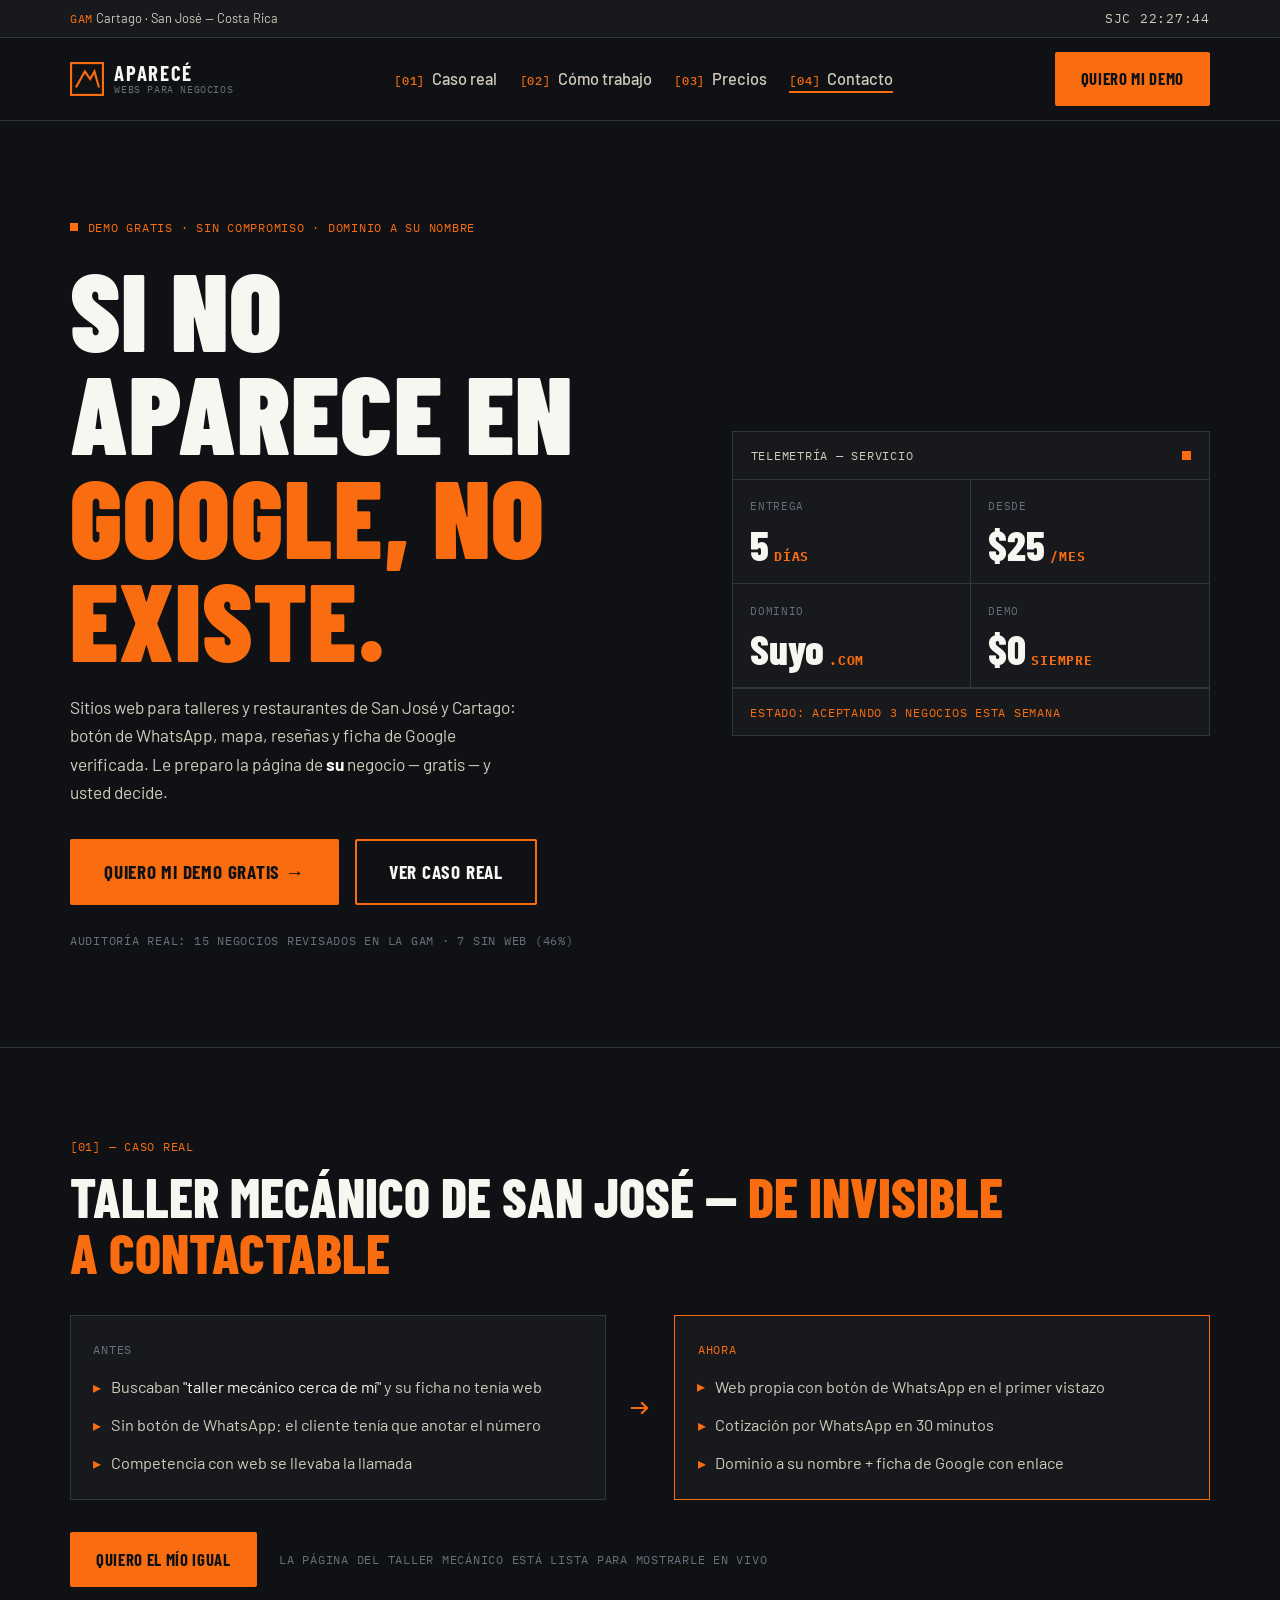
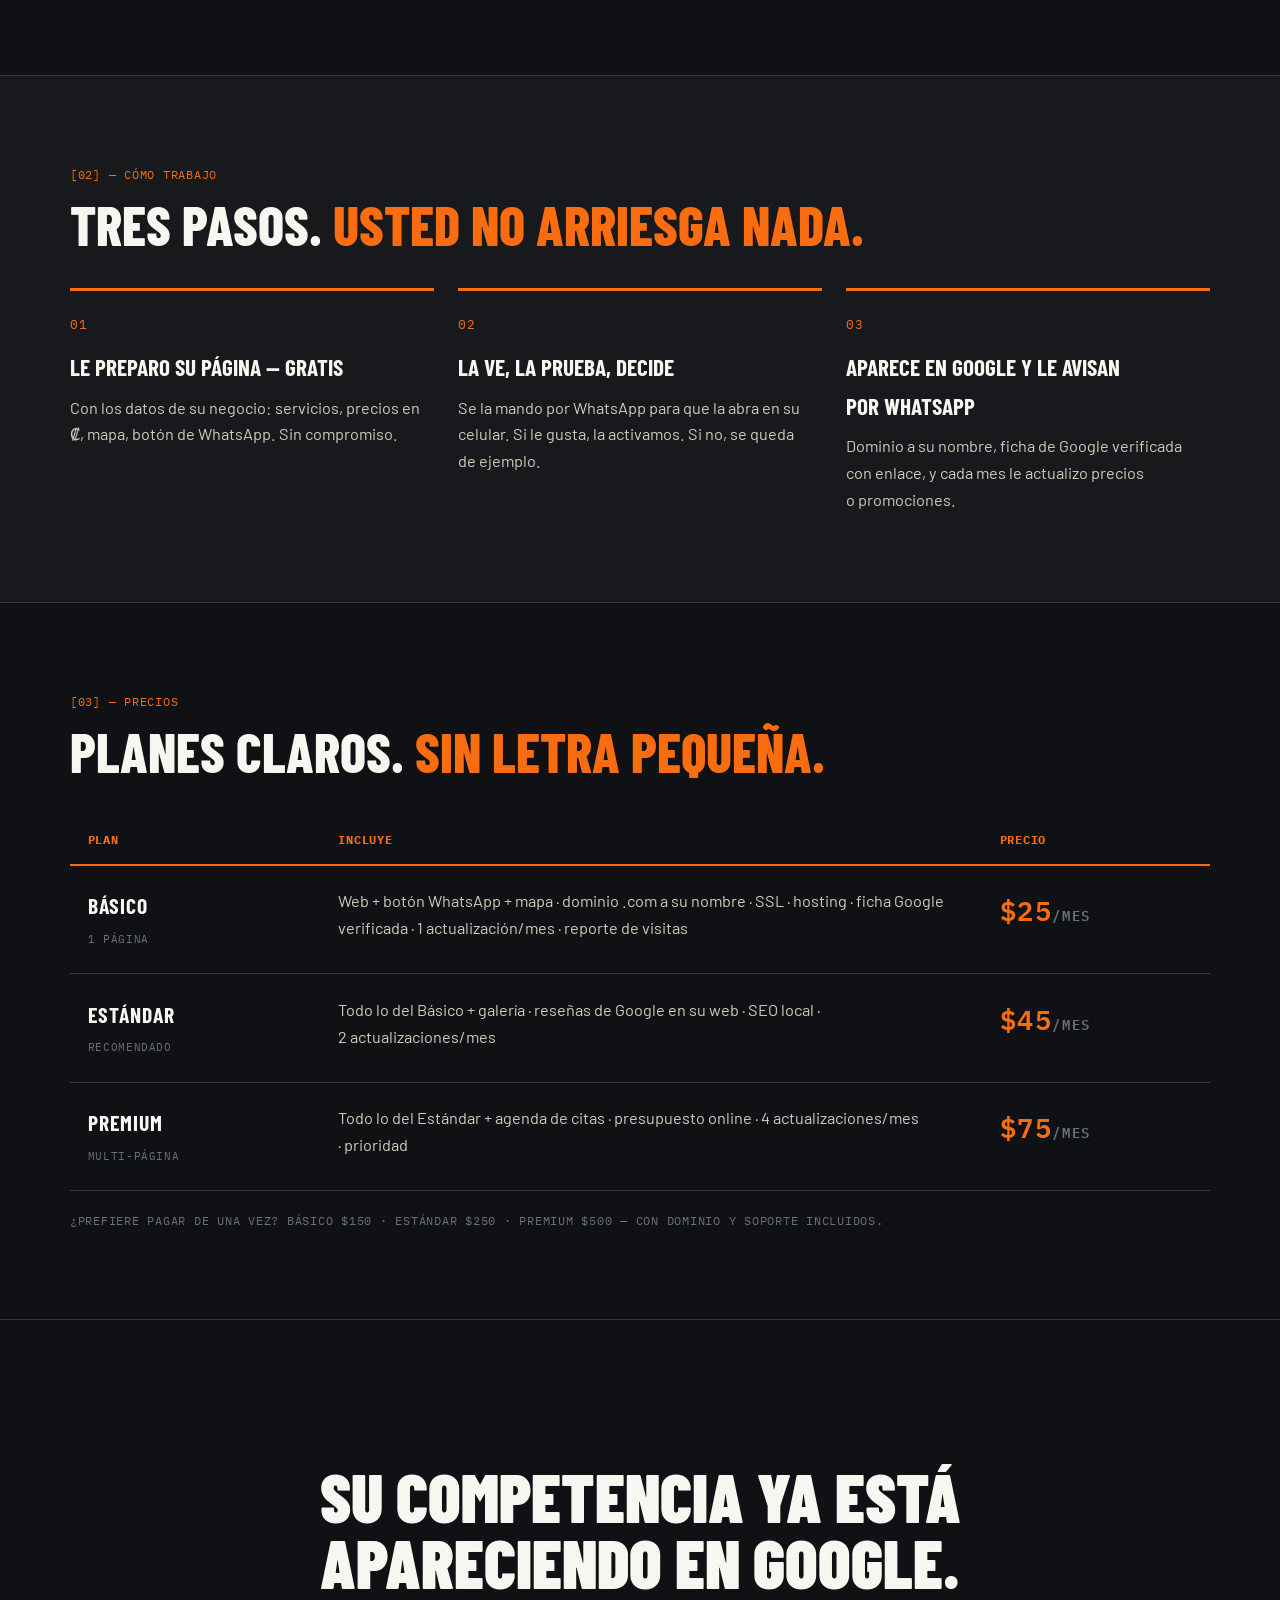
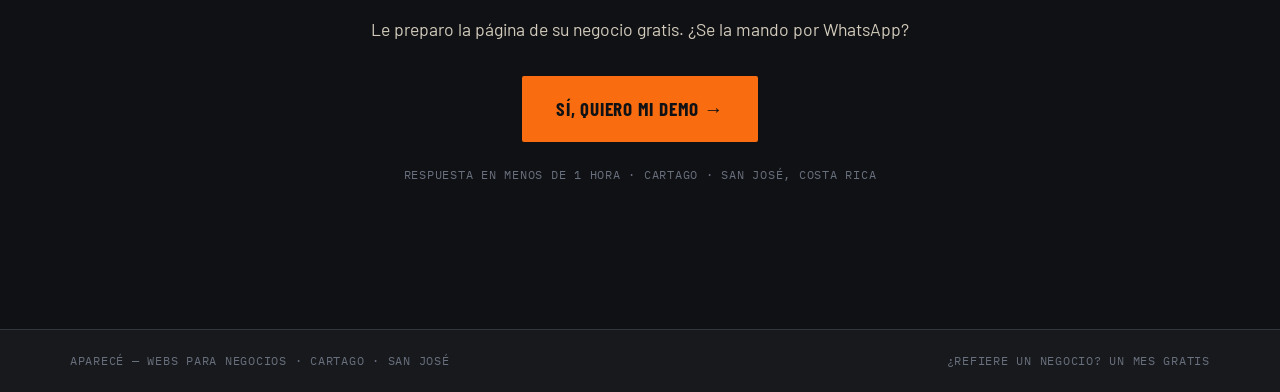
==== index.html @ b2daa6d0 "Portafolio Aparecé v1" ====
<!DOCTYPE html>
<html lang="es">
<head>
<meta charset="UTF-8">
<meta name="viewport" content="width=device-width, initial-scale=1.0">
<title>Aparecé — Webs para talleres y restaurantes · Cartago · San José, CR</title>
<meta name="description" content="Sitios web para talleres y restaurantes de San José y Cartago: botón de WhatsApp, mapa y dominio a su nombre desde $25/mes. Demo gratis sin compromiso.">
<meta name="theme-color" content="#0e1116">
<link rel="icon" href="data:image/svg+xml,%3Csvg xmlns='http://www.w3.org/2000/svg' viewBox='0 0 32 32'%3E%3Crect width='32' height='32' fill='%23e85d04'/%3E%3Ctext x='16' y='22' font-family='monospace' font-size='13' font-weight='bold' fill='%230e1116' text-anchor='middle'%3E%3E_%3C/text%3E%3C/svg%3E">
<link rel="preconnect" href="https://fonts.googleapis.com">
<link rel="preconnect" href="https://fonts.gstatic.com" crossorigin>
<link href="https://fonts.googleapis.com/css2?family=Barlow+Condensed:wght@600;700;800;900&family=Barlow:wght@400;500;600&family=IBM+Plex+Mono:wght@400;500;600&display=swap" rel="stylesheet">
<link rel="stylesheet" href="styles.css">
</head>
<body>

<!-- Topbar -->
<div class="topbar">
  <div class="wrap topbar__inner">
    <span class="topbar__item"><span class="mono">GAM</span> Cartago · San José — Costa Rica</span>
    <span class="topbar__item topbar__item--right mono" id="clock">HORA LOCAL —:—</span>
  </div>
</div>

<!-- Nav -->
<nav class="nav" id="nav">
  <div class="wrap nav__inner">
    <a class="nav__logo" href="#inicio" aria-label="Aparecé — inicio">
      <svg class="nav__logo-mark" viewBox="0 0 32 32" aria-hidden="true"><rect x="1" y="1" width="30" height="30" fill="none" stroke="currentColor" stroke-width="2"/><path d="M6 23 L14 9 L19 16 L23 9 L27 23" fill="none" stroke="currentColor" stroke-width="2" stroke-linecap="square"/></svg>
      <span class="nav__logo-text"><b>APARECÉ</b><em class="mono">webs para negocios</em></span>
    </a>
    <ul class="nav__links">
      <li><a href="#caso"><span class="mono">[01]</span> Caso real</a></li>
      <li><a href="#como"><span class="mono">[02]</span> Cómo trabajo</a></li>
      <li><a href="#precios"><span class="mono">[03]</span> Precios</a></li>
      <li><a href="#contacto"><span class="mono">[04]</span> Contacto</a></li>
    </ul>
    <a class="btn btn--solid" href="https://wa.me/50672169369?text=Hola%2C%20vi%20su%20portafolio%20y%20quiero%20una%20demo%20gratis" target="_blank" rel="noopener">Quiero mi demo</a>
  </div>
</nav>

<!-- HERO -->
<header class="hero" id="inicio">
  <div class="wrap hero__grid">
    <div class="hero__main">
      <p class="hero__eyebrow mono"><span class="dot"></span> DEMO GRATIS · SIN COMPROMISO · DOMINIO A SU NOMBRE</p>
      <h1 class="hero__title">
        <span class="line">Si no aparece en</span>
        <span class="line line--accent">Google, no existe.</span>
      </h1>
      <p class="hero__sub">Sitios web para talleres y restaurantes de San José y Cartago: botón de WhatsApp, mapa, reseñas y ficha de Google verificada. Le preparo la página de <strong>su</strong> negocio — gratis — y usted decide.</p>
      <div class="hero__actions">
        <a class="btn btn--solid btn--lg" href="https://wa.me/50672169369?text=Hola%2C%20vi%20su%20portafolio%20y%20quiero%20una%20demo%20gratis" target="_blank" rel="noopener">Quiero mi demo gratis →</a>
        <a class="btn btn--ghost btn--lg" href="#caso">Ver caso real</a>
      </div>
      <p class="hero__note mono">Auditoría real: 15 negocios revisados en la GAM · 7 sin web (46%)</p>
    </div>

    <!-- Panel telemetry -->
    <aside class="panel" aria-label="Datos del servicio">
      <div class="panel__head">
        <span class="mono">TELEMETRÍA — SERVICIO</span>
        <span class="panel__led"></span>
      </div>
      <dl class="panel__rows">
        <div class="panel__row">
          <dt class="mono">ENTREGA</dt>
          <dd class="panel__val">5<span class="panel__unit mono">días</span></dd>
        </div>
        <div class="panel__row">
          <dt class="mono">DESDE</dt>
          <dd class="panel__val">$25<span class="panel__unit mono">/mes</span></dd>
        </div>
        <div class="panel__row">
          <dt class="mono">DOMINIO</dt>
          <dd class="panel__val">Suyo<span class="panel__unit mono">.com</span></dd>
        </div>
        <div class="panel__row">
          <dt class="mono">DEMO</dt>
          <dd class="panel__val">$0<span class="panel__unit mono">siempre</span></dd>
        </div>
      </dl>
      <p class="panel__foot mono">ESTADO: ACEPTANDO 3 NEGOCIOS ESTA SEMANA</p>
    </aside>
  </div>
</header>

<!-- CASO REAL -->
<section class="section" id="caso">
  <div class="wrap">
    <p class="section__eyebrow mono">[01] — CASO REAL</p>
    <h2 class="section__title">Taller mecánico de San José — <em>de invisible a contactable</em></h2>

    <div class="beforeafter">
      <div class="ba__col ba__col--before">
        <p class="ba__tag mono">ANTES</p>
        <ul class="ba__list">
          <li>Buscaban <em>"taller mecánico cerca de mí"</em> y su ficha no tenía web</li>
          <li>Sin botón de WhatsApp: el cliente tenía que anotar el número</li>
          <li>Competencia con web se llevaba la llamada</li>
        </ul>
      </div>
      <div class="ba__arrow mono" aria-hidden="true">→</div>
      <div class="ba__col ba__col--after">
        <p class="ba__tag mono ba__tag--accent">AHORA</p>
        <ul class="ba__list">
          <li>Web propia con botón de WhatsApp en el primer vistazo</li>
          <li>Cotización por WhatsApp en 30 minutos</li>
          <li>Dominio a su nombre + ficha de Google con enlace</li>
        </ul>
      </div>
    </div>

    <div class="caso__actions">
      <a class="btn btn--solid" href="https://wa.me/50672169369?text=Hola%2C%20vi%20el%20caso%20real%20de%20su%20portafolio%2C%20quiero%20el%20mio" target="_blank" rel="noopener">Quiero el mío igual</a>
      <span class="caso__note mono">La página del taller mecánico está lista para mostrarle en vivo</span>
    </div>
  </div>
</section>

<!-- CÓMO TRABAJO -->
<section class="section section--dark" id="como">
  <div class="wrap">
    <p class="section__eyebrow mono">[02] — CÓMO TRABAJO</p>
    <h2 class="section__title">Tres pasos. <em>Usted no arriesga nada.</em></h2>

    <ol class="steps">
      <li class="step">
        <span class="step__num mono">01</span>
        <h3>Le preparo su página — gratis</h3>
        <p>Con los datos de su negocio: servicios, precios en ₡, mapa, botón de WhatsApp. Sin compromiso.</p>
      </li>
      <li class="step">
        <span class="step__num mono">02</span>
        <h3>La ve, la prueba, decide</h3>
        <p>Se la mando por WhatsApp para que la abra en su celular. Si le gusta, la activamos. Si no, se queda de ejemplo.</p>
      </li>
      <li class="step">
        <span class="step__num mono">03</span>
        <h3>Aparece en Google y le avisan por WhatsApp</h3>
        <p>Dominio a su nombre, ficha de Google verificada con enlace, y cada mes le actualizo precios o promociones.</p>
      </li>
    </ol>
  </div>
</section>

<!-- PRECIOS -->
<section class="section" id="precios">
  <div class="wrap">
    <p class="section__eyebrow mono">[03] — PRECIOS</p>
    <h2 class="section__title">Planes claros. <em>Sin letra pequeña.</em></h2>

    <table class="pricing">
      <thead>
        <tr>
          <th class="mono">PLAN</th>
          <th class="mono">INCLUYE</th>
          <th class="mono">PRECIO</th>
        </tr>
      </thead>
      <tbody>
        <tr>
          <td><b>BÁSICO</b><em class="mono">1 página</em></td>
          <td>Web + botón WhatsApp + mapa · dominio .com a su nombre · SSL · hosting · ficha Google verificada · 1 actualización/mes · reporte de visitas</td>
          <td class="price mono">$25<span>/mes</span></td>
        </tr>
        <tr>
          <td><b>ESTÁNDAR</b><em class="mono">recomendado</em></td>
          <td>Todo lo del Básico + galería · reseñas de Google en su web · SEO local · 2 actualizaciones/mes</td>
          <td class="price mono">$45<span>/mes</span></td>
        </tr>
        <tr>
          <td><b>PREMIUM</b><em class="mono">multi-página</em></td>
          <td>Todo lo del Estándar + agenda de citas · presupuesto online · 4 actualizaciones/mes · prioridad</td>
          <td class="price mono">$75<span>/mes</span></td>
        </tr>
      </tbody>
    </table>
    <p class="pricing__note mono">¿Prefiere pagar de una vez? Básico $150 · Estándar $250 · Premium $500 — con dominio y soporte incluidos.</p>
  </div>
</section>

<!-- CONTACTO -->
<section class="section section--cta" id="contacto">
  <div class="wrap cta__inner">
    <h2 class="cta__title">Su competencia ya está<br>apareciendo en Google.</h2>
    <p class="cta__sub">Le preparo la página de su negocio gratis. ¿Se la mando por WhatsApp?</p>
    <a class="btn btn--solid btn--lg" href="https://wa.me/50672169369?text=Hola%2C%20vi%20su%20portafolio%20y%20quiero%20mi%20demo%20gratis" target="_blank" rel="noopener">Sí, quiero mi demo →</a>
    <p class="cta__note mono">Respuesta en menos de 1 hora · Cartago · San José, Costa Rica</p>
  </div>
</section>

<footer class="footer">
  <div class="wrap footer__inner">
    <span class="mono">APARECÉ — WEBS PARA NEGOCIOS · CARTAGO · SAN JOSÉ</span>
    <span class="mono">¿REFIERE UN NEGOCIO? UN MES GRATIS</span>
  </div>
</footer>

<script src="script.js"></script>
</body>
</html>
---- styles.css ----
/* ============================================================
   APARECÉ — Portafolio de servicios web
   Sistema de diseño: SPEC SHEET / PIT WALL (variante oscura)
   Inversión de la demo (base carbón, texto papel) = sitio distinto
   Tokens: Barlow Condensed + Barlow + IBM Plex Mono
   Paleta: carbón + papel cálido + naranja racing (fuera de banda AI)
   Reglas: 0 sombras, 0 gradientes, 0 emojis, bordes duros
   ============================================================ */

:root {
  --ink:      hsl(220 12% 7%);
  --ink-2:    hsl(220 11% 10%);
  --ink-3:    hsl(220 10% 14%);
  --paper:    hsl(40 33% 96%);
  --paper-2:  hsl(40 30% 90%);
  --orange:   hsl(24 95% 52%);
  --orange-d: hsl(24 95% 42%);
  --steel:    hsl(40 20% 78%);
  --steel-d:  hsl(220 9% 45%);
  --hairline: hsl(40 18% 88%);
  --hairline-d: hsl(220 10% 22%);

  --disp: 'Barlow Condensed', 'Arial Narrow', sans-serif;
  --body: 'Barlow', 'Helvetica Neue', sans-serif;
  --mono: 'IBM Plex Mono', 'Courier New', monospace;

  --t-hero: clamp(3.2rem, 9vw, 6.8rem);
  --t-h2:   clamp(2rem, 4.5vw, 3.4rem);
  --t-h3:   1.3rem;
  --t-body: 1.02rem;
  --t-sm:   .86rem;
  --t-mono: .78rem;

  --r-btn: 2px;
  --r-box: 0px;
  --ease-out: cubic-bezier(0.22, 1, 0.36, 1);
}

* { margin: 0; padding: 0; box-sizing: border-box; }
html { scroll-behavior: smooth; }
body {
  font-family: var(--body);
  font-size: var(--t-body);
  line-height: 1.65;
  color: var(--paper);
  background: var(--ink);
  text-wrap: pretty;
  -webkit-font-smoothing: antialiased;
}

::selection { background: var(--orange); color: var(--ink); }
:focus-visible { outline: 2px solid var(--orange); outline-offset: 3px; }
a { color: inherit; }
img, svg { max-width: 100%; }

.wrap { width: min(1140px, 92%); margin: 0 auto; }
.mono { font-family: var(--mono); font-size: var(--t-mono); letter-spacing: .06em; text-transform: uppercase; }

/* ---------- Botones ---------- */
.btn {
  display: inline-flex; align-items: center; gap: .5rem;
  font-family: var(--disp); font-weight: 700; font-size: 1.05rem;
  letter-spacing: .04em; text-transform: uppercase; text-decoration: none;
  padding: .72rem 1.5rem; border: 2px solid var(--orange);
  border-radius: var(--r-btn); transition: background .18s var(--ease-out), color .18s var(--ease-out);
}
.btn--solid { background: var(--orange); color: var(--ink); }
.btn--solid:hover { background: var(--orange-d); }
.btn--ghost { background: transparent; color: var(--paper); }
.btn--ghost:hover { background: var(--orange); color: var(--ink); }
.btn--lg { font-size: 1.2rem; padding: .95rem 2rem; }

/* ---------- Topbar ---------- */
.topbar { border-bottom: 1px solid var(--hairline-d); background: var(--ink-2); }
.topbar__inner { display: flex; justify-content: space-between; align-items: center; padding: .5rem 0; }
.topbar__item { color: var(--steel); font-size: .8rem; }
.topbar__item .mono { color: var(--orange); }

/* ---------- Nav ---------- */
.nav { position: sticky; top: 0; z-index: 50; background: var(--ink); border-bottom: 1px solid var(--hairline-d); }
.nav.scrolled { background: var(--ink-2); }
.nav__inner { display: flex; justify-content: space-between; align-items: center; padding: .85rem 0; gap: 1rem; flex-wrap: wrap; }
.nav__logo { display: inline-flex; align-items: center; gap: .65rem; text-decoration: none; }
.nav__logo-mark { width: 34px; height: 34px; color: var(--orange); }
.nav__logo-text { display: flex; flex-direction: column; line-height: 1.1; }
.nav__logo-text b { font-family: var(--disp); font-size: 1.3rem; letter-spacing: .08em; }
.nav__logo-text em { color: var(--steel-d); font-style: normal; font-size: .62rem; }
.nav__links { display: flex; gap: 1.4rem; list-style: none; }
.nav__links a { text-decoration: none; font-weight: 500; border-bottom: 2px solid transparent; padding-bottom: .2rem; color: var(--steel); }
.nav__links a:hover { color: var(--paper); }
.nav__links .mono { color: var(--orange); margin-right: .25rem; }

/* ---------- Hero ---------- */
.hero { padding: clamp(3.5rem, 8vw, 6rem) 0; border-bottom: 1px solid var(--hairline-d); }
.hero__grid { display: grid; grid-template-columns: 5fr 4fr; gap: clamp(2rem, 5vw, 4rem); align-items: center; }
.hero__eyebrow { color: var(--orange); margin-bottom: 1.2rem; display: flex; align-items: center; gap: .6rem; }
.dot { width: 8px; height: 8px; background: var(--orange); display: inline-block; }
.hero__title { font-family: var(--disp); font-weight: 900; font-size: var(--t-hero); line-height: .95; text-transform: uppercase; letter-spacing: .01em; }
.hero__title .line { display: block; }
.hero__title .line--accent { color: var(--orange); }
.hero__sub { margin-top: 1.4rem; max-width: 46ch; color: var(--steel); font-size: 1.08rem; }
.hero__sub strong { color: var(--paper); }
.hero__actions { margin-top: 2rem; display: flex; gap: 1rem; flex-wrap: wrap; }
.hero__note { margin-top: 1.6rem; color: var(--steel-d); }

/* Panel telemetry */
.panel { border: 1px solid var(--hairline-d); background: var(--ink-2); }
.panel__head { display: flex; justify-content: space-between; align-items: center; padding: .8rem 1.1rem; border-bottom: 1px solid var(--hairline-d); color: var(--steel); }
.panel__led { width: 9px; height: 9px; background: var(--orange); animation: blink 1.6s infinite; }
@keyframes blink { 0%, 100% { opacity: 1; } 50% { opacity: .25; } }
.panel__rows { display: grid; grid-template-columns: 1fr 1fr; }
.panel__row { padding: 1.1rem; border-right: 1px solid var(--hairline-d); border-bottom: 1px solid var(--hairline-d); }
.panel__row:nth-child(2n) { border-right: none; }
.panel__row dt { color: var(--steel-d); font-size: .7rem; margin-bottom: .5rem; }
.panel__val { font-family: var(--disp); font-weight: 800; font-size: 2.6rem; line-height: 1; color: var(--paper); }
.panel__val .panel__unit { font-size: .8rem; color: var(--orange); margin-left: .3rem; }
.panel__foot { padding: .8rem 1.1rem; color: var(--orange); border-top: 1px solid var(--hairline-d); }

/* ---------- Secciones ---------- */
.section { padding: clamp(3rem, 7vw, 5.5rem) 0; border-bottom: 1px solid var(--hairline-d); }
.section--dark { background: var(--ink-2); }
.section__eyebrow { color: var(--orange); margin-bottom: .8rem; }
.section__title { font-family: var(--disp); font-weight: 800; font-size: var(--t-h2); text-transform: uppercase; line-height: 1.02; margin-bottom: 2.2rem; }
.section__title em { color: var(--orange); font-style: normal; }

/* Antes / después */
.beforeafter { display: grid; grid-template-columns: 1fr auto 1fr; gap: 1.5rem; align-items: center; }
.ba__col { border: 1px solid var(--hairline-d); padding: 1.4rem; background: var(--ink-2); }
.ba__col--after { border-color: var(--orange); }
.ba__tag { color: var(--steel-d); margin-bottom: .9rem; }
.ba__tag--accent { color: var(--orange); }
.ba__list { list-style: none; display: grid; gap: .7rem; }
.ba__list li { color: var(--steel); padding-left: 1.1rem; position: relative; }
.ba__list li::before { content: "▸"; position: absolute; left: 0; color: var(--orange); }
.ba__list li em { color: var(--paper); font-style: normal; }
.ba__arrow { font-size: 2rem; color: var(--orange); }
.caso__actions { margin-top: 2rem; display: flex; align-items: center; gap: 1.4rem; flex-wrap: wrap; }
.caso__note { color: var(--steel-d); }

/* Pasos */
.steps { list-style: none; display: grid; grid-template-columns: repeat(3, 1fr); gap: 1.5rem; counter-reset: step; }
.step { border-top: 3px solid var(--orange); padding-top: 1.2rem; }
.step__num { color: var(--orange); font-size: .8rem; }
.step h3 { font-family: var(--disp); font-size: 1.45rem; font-weight: 700; text-transform: uppercase; margin: .7rem 0 .5rem; }
.step p { color: var(--steel); }

/* Precios */
.pricing { width: 100%; border-collapse: collapse; }
.pricing th { text-align: left; color: var(--orange); padding: .9rem 1.1rem; border-bottom: 2px solid var(--orange); }
.pricing td { padding: 1.4rem 1.1rem; border-bottom: 1px solid var(--hairline-d); vertical-align: top; }
.pricing td:first-child { width: 22%; }
.pricing td b { font-family: var(--disp); font-size: 1.35rem; letter-spacing: .05em; text-transform: uppercase; display: block; }
.pricing td em { color: var(--steel-d); font-style: normal; font-size: .68rem; }
.pricing td:nth-child(2) { color: var(--steel); width: 58%; }
.price { font-size: 1.7rem; color: var(--orange); font-weight: 600; white-space: nowrap; }
.price span { font-size: .85rem; color: var(--steel-d); }
.pricing tr:hover td { background: var(--ink-2); }
.pricing__note { color: var(--steel-d); margin-top: 1.2rem; }

/* CTA */
.section--cta { border-bottom: none; }
.cta__inner { text-align: center; padding: clamp(2rem, 5vw, 3.5rem) 0; }
.cta__title { font-family: var(--disp); font-weight: 900; font-size: clamp(2.4rem, 6vw, 4.2rem); text-transform: uppercase; line-height: .98; }
.cta__sub { color: var(--steel); margin: 1.2rem 0 2rem; font-size: 1.1rem; }
.cta__note { color: var(--steel-d); margin-top: 1.4rem; }

/* Footer */
.footer { border-top: 1px solid var(--hairline-d); background: var(--ink-2); }
.footer__inner { display: flex; justify-content: space-between; padding: 1.3rem 0; color: var(--steel-d); flex-wrap: wrap; gap: .6rem; }

/* ---------- Responsive ---------- */
@media (max-width: 900px) {
  .hero__grid { grid-template-columns: 1fr; }
  .beforeafter { grid-template-columns: 1fr; }
  .ba__arrow { transform: rotate(90deg); justify-self: center; }
  .steps { grid-template-columns: 1fr; }
  .pricing td:first-child { width: 30%; }
  .nav__links { display: none; }
}

/* ---------- Motion ---------- */
@media (prefers-reduced-motion: no-preference) {
  .panel { animation: rise .7s var(--ease-out) both; }
  @keyframes rise { from { opacity: 0; transform: translateY(14px); } to { opacity: 1; transform: none; } }
  .ba__col--after { animation: rise .7s .15s var(--ease-out) both; }
}
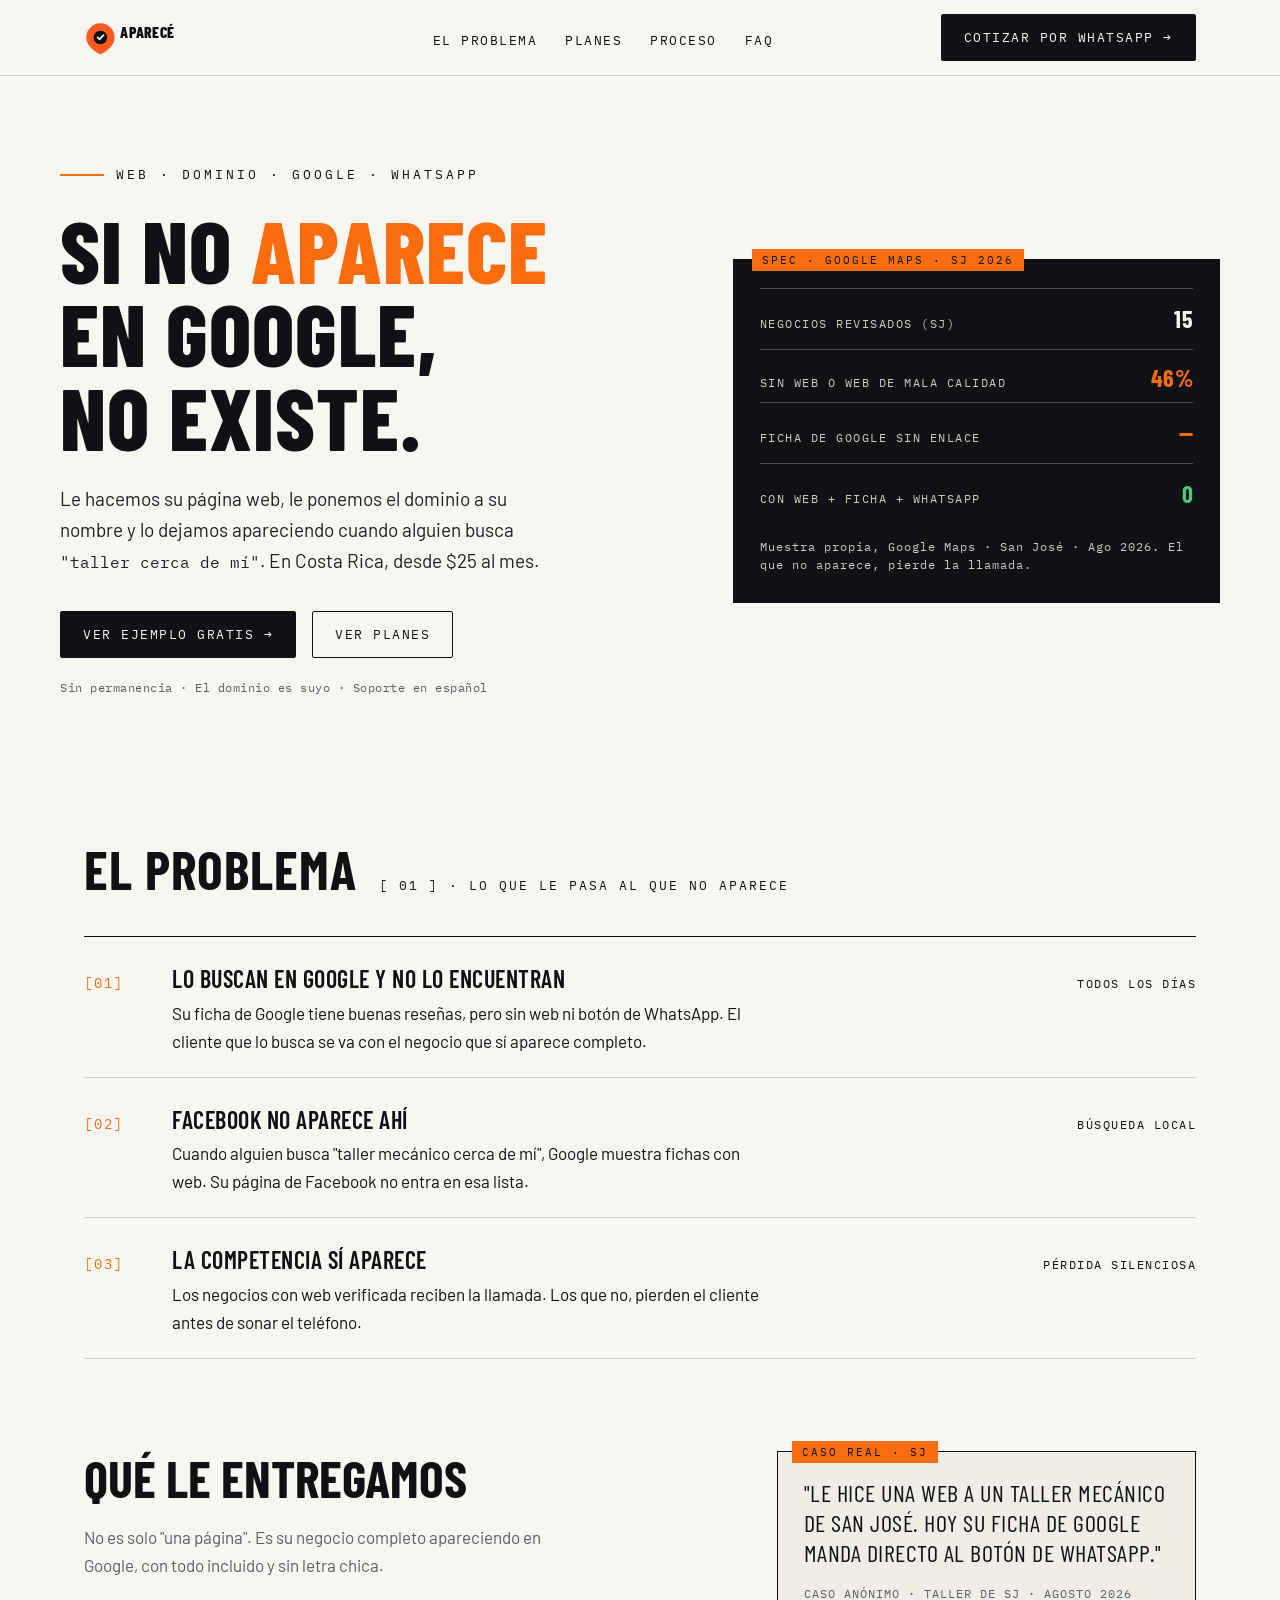
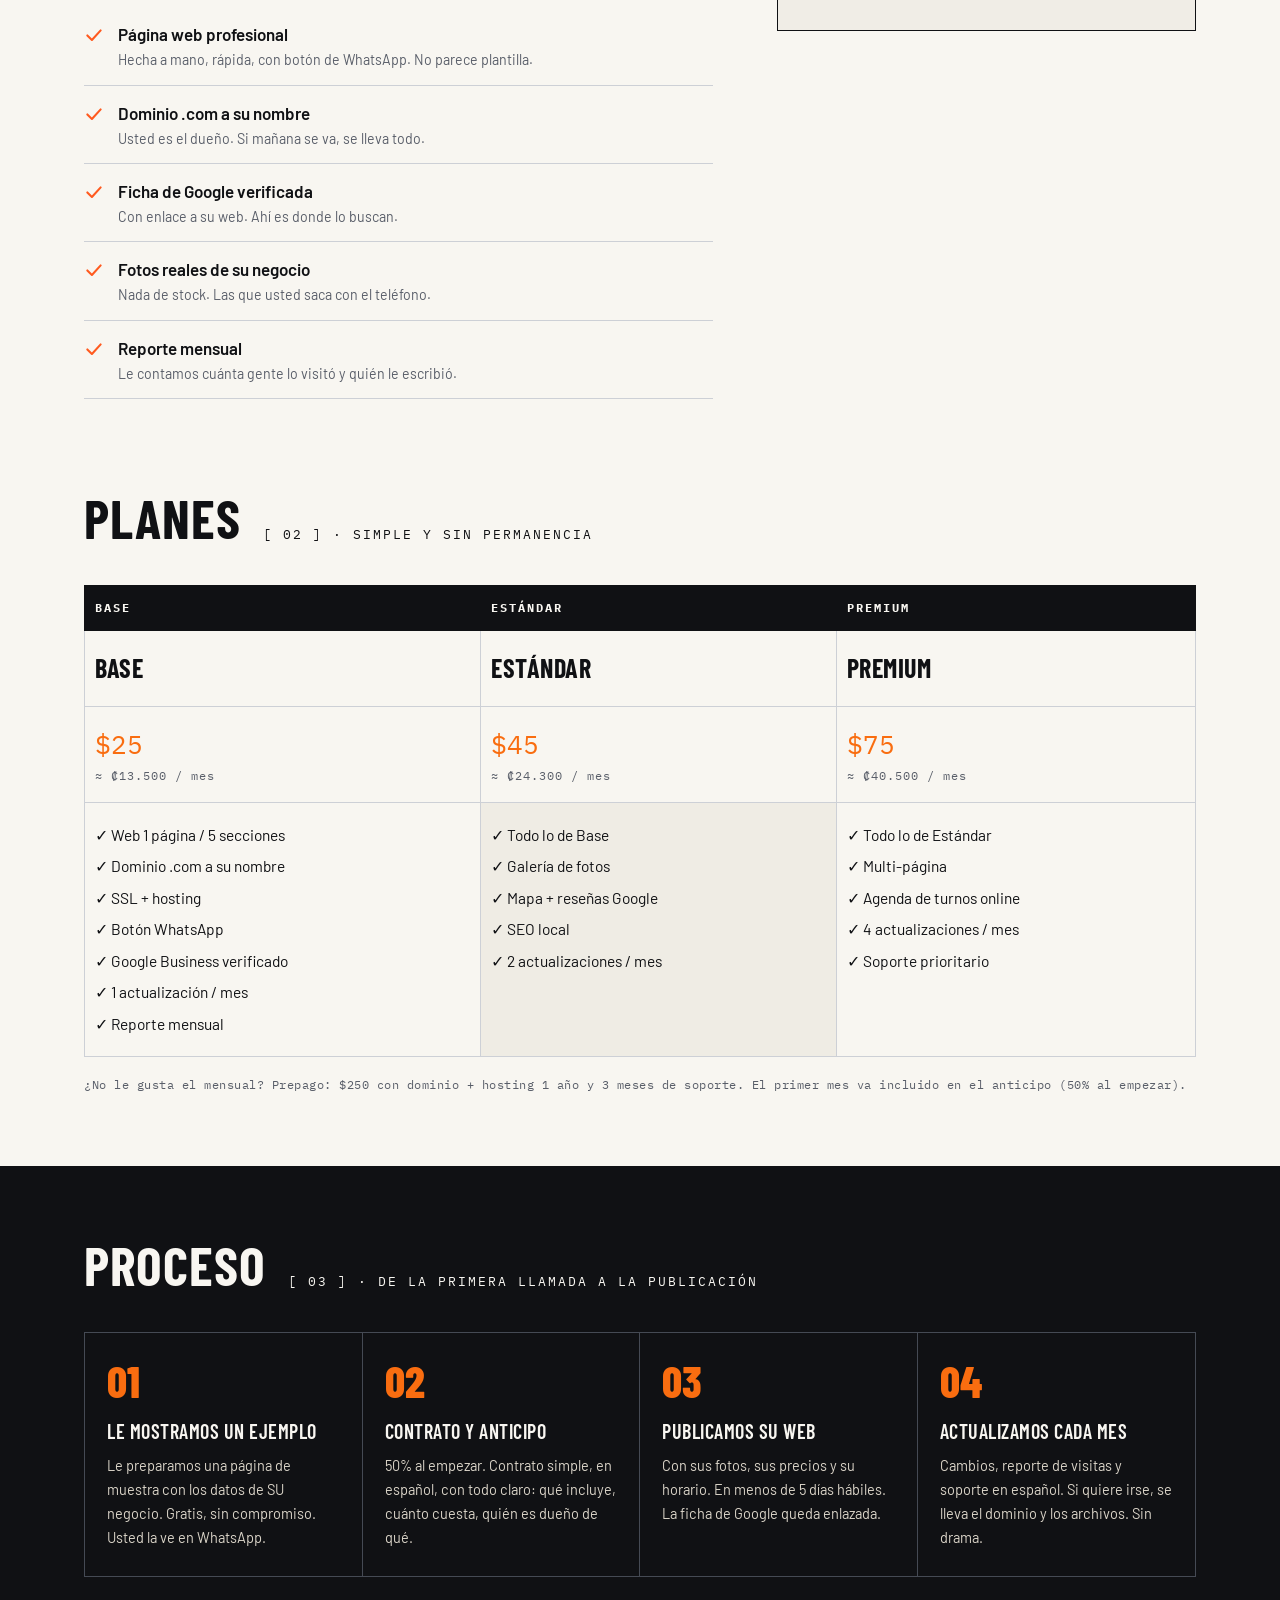
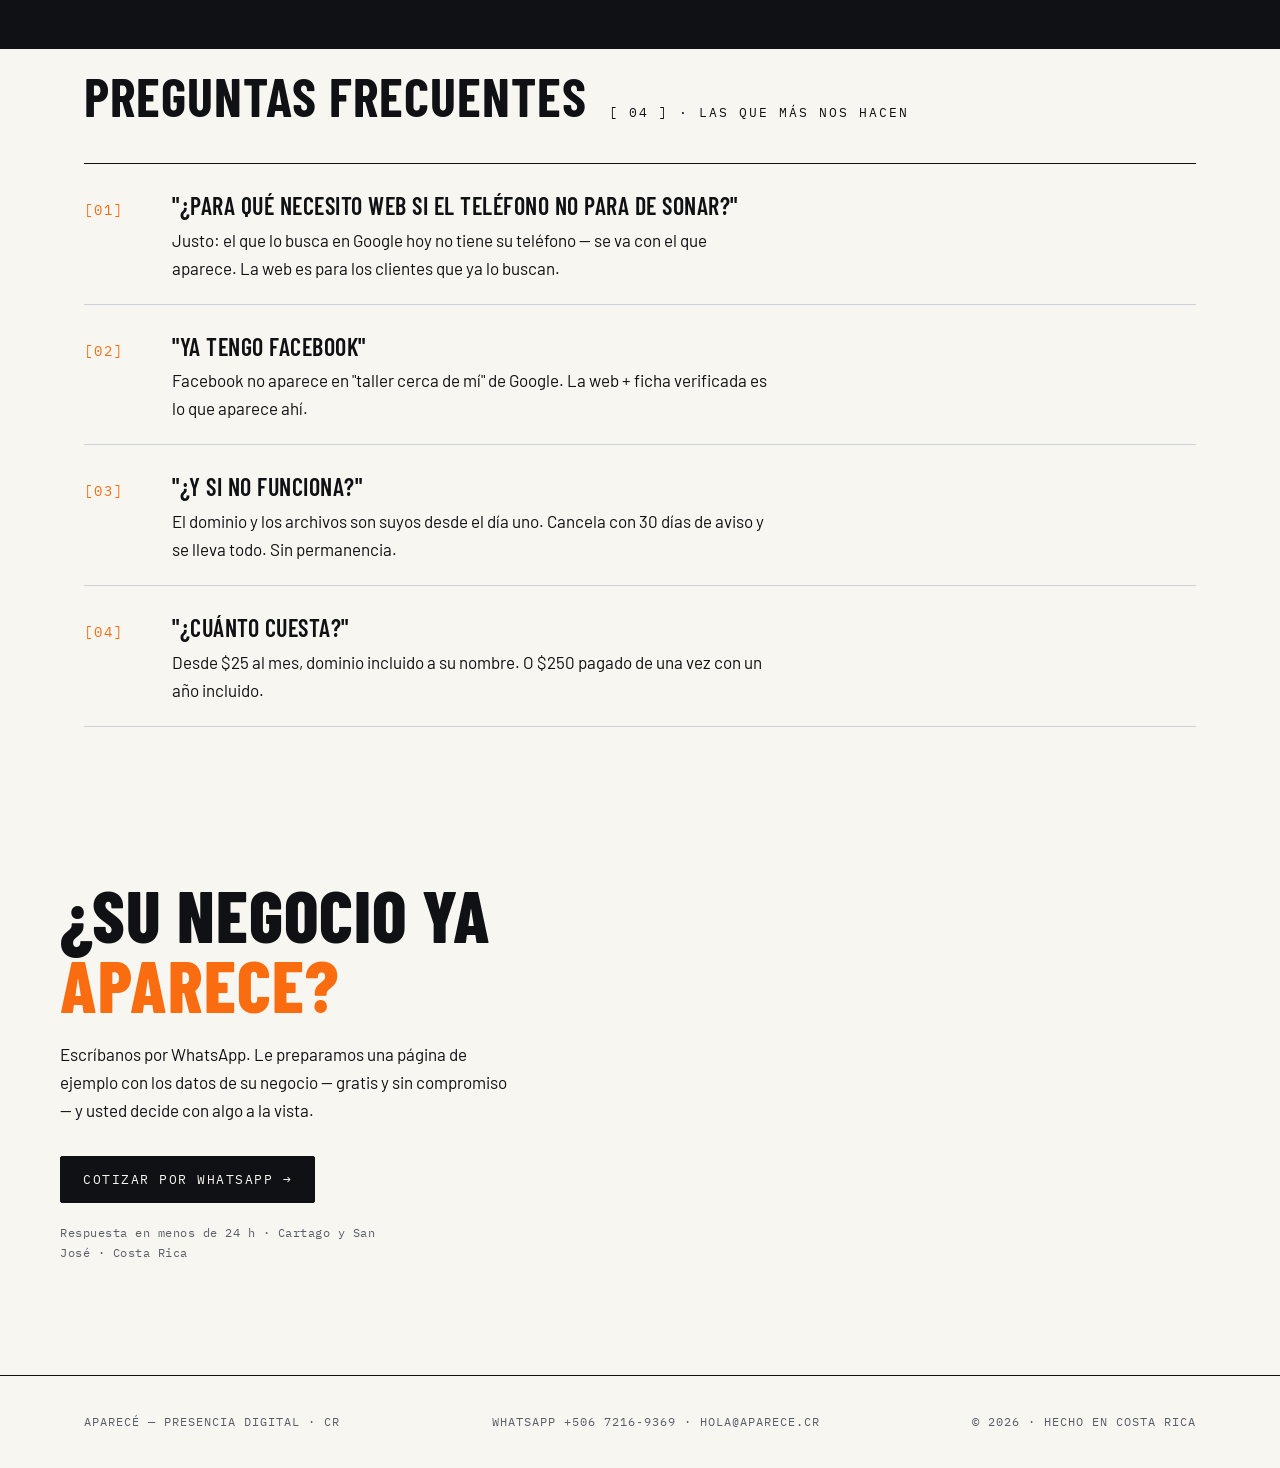
==== commit d056d0e4: "Reemplazar landing principal por landing APARECÉ (marca oficial)" ====
--- a/index.html
+++ b/index.html
@@ -3,200 +3,507 @@
 <head>
 <meta charset="UTF-8">
 <meta name="viewport" content="width=device-width, initial-scale=1.0">
-<title>Aparecé — Webs para talleres y restaurantes · Cartago · San José, CR</title>
-<meta name="description" content="Sitios web para talleres y restaurantes de San José y Cartago: botón de WhatsApp, mapa y dominio a su nombre desde $25/mes. Demo gratis sin compromiso.">
-<meta name="theme-color" content="#0e1116">
-<link rel="icon" href="data:image/svg+xml,%3Csvg xmlns='http://www.w3.org/2000/svg' viewBox='0 0 32 32'%3E%3Crect width='32' height='32' fill='%23e85d04'/%3E%3Ctext x='16' y='22' font-family='monospace' font-size='13' font-weight='bold' fill='%230e1116' text-anchor='middle'%3E%3E_%3C/text%3E%3C/svg%3E">
+<title>APARECÉ — Presencia digital para negocios de Costa Rica</title>
+<meta name="description" content="Web, dominio y Google Business para PYMEs de Costa Rica. Si no aparece en Google, no existe. Desde $25/mes.">
+<meta name="theme-color" content="#F6F1E7">
+<link rel="icon" href="data:image/svg+xml,%3Csvg xmlns='http://www.w3.org/2000/svg' viewBox='0 0 64 64'%3E%3Cpath d='M32 2 C14.3 2 0 16.3 0 32 C0 56 32 62 32 62 C32 62 64 56 64 32 C64 16.3 49.7 2 32 2 Z' fill='%23FF5A1F'/%3E%3Ccircle cx='32' cy='32' r='16' fill='%230B0F14'/%3E%3Cpath d='M25 32 L30 37 L39 27' stroke='%23F6F1E7' stroke-width='4' fill='none' stroke-linecap='round' stroke-linejoin='round'/%3E%3C/svg%3E">
 <link rel="preconnect" href="https://fonts.googleapis.com">
 <link rel="preconnect" href="https://fonts.gstatic.com" crossorigin>
-<link href="https://fonts.googleapis.com/css2?family=Barlow+Condensed:wght@600;700;800;900&family=Barlow:wght@400;500;600&family=IBM+Plex+Mono:wght@400;500;600&display=swap" rel="stylesheet">
-<link rel="stylesheet" href="styles.css">
+<link href="https://fonts.googleapis.com/css2?family=Barlow+Condensed:wght@600;700;800&family=Barlow:wght@400;500;600&family=IBM+Plex+Mono:wght@400;500&display=swap" rel="stylesheet">
+<style>
+  :root {
+    --carbono:  hsl(220 12% 7%);
+    --carbono-2: hsl(220 10% 13%);
+    --papel:    hsl(40 33% 96%);
+    --papel-2:  hsl(40 26% 90%);
+    --naranja:  hsl(24 95% 52%);
+    --naranja-osc: hsl(24 90% 42%);
+    --gris:     hsl(220 8% 38%);
+    --gris-claro: hsl(220 8% 60%);
+    --hairline: hsl(220 10% 82%);
+    --disp: 'Barlow Condensed', 'Arial Narrow', sans-serif;
+    --body: 'Barlow', 'Helvetica Neue', sans-serif;
+    --mono: 'IBM Plex Mono', 'Courier New', monospace;
+    --r-btn: 2px;
+    --ease: cubic-bezier(0.22, 1, 0.36, 1);
+  }
+  * { margin:0; padding:0; box-sizing:border-box; }
+  html { scroll-behavior:smooth; }
+  body {
+    font-family: var(--body);
+    background: var(--papel);
+    color: var(--carbono);
+    font-size: 17px;
+    line-height: 1.65;
+    -webkit-font-smoothing: antialiased;
+  }
+  ::selection { background: var(--naranja); color: var(--papel); }
+  :focus-visible { outline: 3px solid var(--naranja); outline-offset: 2px; }
+  img { max-width:100%; display:block; }
+  a { color: inherit; }
+
+  /* ---------- utilidades ---------- */
+  .wrap { max-width: 1160px; margin-inline: auto; padding-inline: 24px; }
+  .mono { font-family: var(--mono); }
+  .idx { font-family: var(--mono); font-size: 13px; letter-spacing: 2px; color: var(--naranja); }
+  .lbl { font-family: var(--mono); font-size: 12px; letter-spacing: 3px; text-transform: uppercase; color: var(--gris); }
+  .kicker-txt { font-family: var(--mono); font-size: 13px; letter-spacing: 3px; }
+  .lead .mono-inline { font-size: .85em; }
+  .panel-note { font-family: var(--mono); font-size: 11.5px; letter-spacing: 1px; color: hsl(40 20% 78%); margin-top: 14px; line-height: 1.6; }
+  .sec.tight { padding-top: 20px; }
+  .btn-big { font-size: 15px; padding: 16px 30px; }
+
+  /* ---------- header ---------- */
+  header {
+    position: sticky; top: 0; z-index: 50;
+    background: color-mix(in srgb, var(--papel) 88%, transparent);
+    backdrop-filter: blur(8px);
+    border-bottom: 1px solid var(--hairline);
+  }
+  .nav { display:flex; align-items:center; justify-content:space-between; gap:24px; padding-block:14px; }
+  .brand { display:flex; align-items:center; gap:10px; text-decoration:none; }
+  .brand svg { height:34px; }
+  .nav-links { display:flex; align-items:center; gap:28px; list-style:none; }
+  .nav-links a { font-family: var(--mono); font-size: 12.5px; letter-spacing: 1.5px; text-transform: uppercase; text-decoration:none; color: var(--carbono); position:relative; }
+  .nav-links a::after { content:''; position:absolute; left:0; bottom:-4px; height:2px; width:0; background:var(--naranja); transition: width .2s var(--ease); }
+  .nav-links a:hover::after { width:100%; }
+  .btn {
+    display:inline-flex; align-items:center; gap:8px;
+    font-family: var(--mono); font-size: 13px; letter-spacing: 1.5px; text-transform: uppercase;
+    text-decoration:none; padding: 12px 22px; border-radius: var(--r-btn);
+    border: 1.5px solid var(--carbono); background: var(--carbono); color: var(--papel);
+    transition: background .18s var(--ease), color .18s var(--ease), transform .18s var(--ease);
+  }
+  .btn:hover { background: var(--naranja); border-color: var(--naranja); transform: translateY(-2px); }
+  .btn.ghost { background: transparent; color: var(--carbono); }
+  .btn.ghost:hover { background: var(--carbono); color: var(--papel); border-color: var(--carbono); }
+
+  /* ---------- hero ---------- */
+  .hero { padding: 88px 0 72px; }
+  .hero-grid { display:grid; grid-template-columns: 5fr 4fr; gap: 64px; align-items:center; }
+  .kicker { display:flex; align-items:center; gap:12px; margin-bottom:22px; }
+  .kicker-line { width:44px; height:2px; background: var(--naranja); }
+  .hero h1 {
+    font-family: var(--disp); font-weight: 800; text-transform: uppercase;
+    font-size: clamp(52px, 7vw, 88px); line-height: 0.95; letter-spacing: 1px;
+    text-wrap: balance; margin-bottom: 24px;
+  }
+  .hero h1 em { font-style: normal; color: var(--naranja); }
+  .hero p.lead { font-size: 19px; max-width: 46ch; color: var(--carbono-2); margin-bottom: 34px; }
+  .hero-ctas { display:flex; gap:16px; flex-wrap:wrap; }
+  .hero-note { margin-top: 20px; font-family: var(--mono); font-size: 12px; color: var(--gris); letter-spacing: .5px; }
+
+  /* panel de datos — "manual técnico" */
+  .panel {
+    border: 1.5px solid var(--carbono); background: var(--carbono); color: var(--papel);
+    padding: 28px 26px; position: relative;
+  }
+  .panel::before {
+    content: 'SPEC · GOOGLE MAPS · SJ 2026'; position:absolute; top:-11px; left:18px;
+    font-family: var(--mono); font-size: 11px; letter-spacing: 2px; color: var(--carbono);
+    background: var(--naranja); padding: 2px 10px;
+  }
+  .panel .big {
+    font-family: var(--disp); font-weight: 800; font-size: 72px; line-height: 1;
+    color: var(--naranja); letter-spacing: 1px;
+  }
+  .panel .big small { font-size: 30px; color: var(--papel); }
+  .panel-row { display:flex; justify-content:space-between; align-items:baseline; padding: 10px 0; border-top: 1px solid hsl(220 10% 30%); }
+  .panel-row span:first-child { font-family: var(--mono); font-size: 12px; letter-spacing: 1.5px; text-transform: uppercase; color: hsl(40 20% 78%); }
+  .panel-row span:last-child { font-family: var(--disp); font-weight: 700; font-size: 24px; letter-spacing: .5px; }
+  .panel-row .ok { color: hsl(140 50% 55%); }
+  .panel-row .bad { color: var(--naranja); }
+
+  /* ---------- sección problema: filas numeradas ---------- */
+  .sec { padding: 72px 0; }
+  .sec.dark { background: var(--carbono); color: var(--papel); }
+  .sec-head { display:flex; align-items:baseline; gap: 22px; margin-bottom: 40px; }
+  .sec-head h2 { font-family: var(--disp); font-weight: 700; text-transform: uppercase; font-size: clamp(34px, 4.5vw, 54px); line-height: 1; letter-spacing: 1px; }
+  .sec-head .mono { font-size: 12.5px; letter-spacing: 2px; }
+  .row-list { border-top: 1.5px solid currentColor; }
+  .row {
+    display: grid; grid-template-columns: 64px 1fr auto; gap: 24px; align-items: baseline;
+    padding: 22px 0; border-bottom: 1px solid var(--hairline);
+  }
+  .sec.dark .row { border-bottom-color: hsl(220 10% 28%); }
+  .row .num { font-family: var(--mono); font-size: 14px; letter-spacing: 2px; color: var(--naranja); }
+  .row h3 { font-family: var(--disp); font-weight: 600; font-size: 24px; text-transform: uppercase; letter-spacing: .5px; }
+  .row p { max-width: 60ch; }
+  .row .tag { font-family: var(--mono); font-size: 12px; letter-spacing: 1.5px; text-transform: uppercase; white-space: nowrap; }
+
+  /* ---------- entregables: columnas asimétricas ---------- */
+  .deliver { display:grid; grid-template-columns: 3fr 2fr; gap: 64px; }
+  .deliver-left h2 { font-family: var(--disp); font-weight: 700; text-transform: uppercase; font-size: clamp(34px, 4.5vw, 52px); line-height: 1; margin-bottom: 20px; }
+  .deliver-left > p { color: var(--gris); max-width: 50ch; margin-bottom: 28px; }
+  .checklist { list-style:none; }
+  .checklist li { display:flex; gap: 14px; align-items:flex-start; padding: 13px 0; border-bottom: 1px solid var(--hairline); }
+  .checklist li svg { flex-shrink:0; margin-top: 5px; }
+  .checklist strong { font-weight: 600; }
+  .checklist small { display:block; color: var(--gris); }
+  .quote-block {
+    border: 1.5px solid var(--carbono); padding: 26px; position: relative; align-self:start;
+    background: color-mix(in srgb, var(--papel-2) 60%, transparent);
+  }
+  .quote-block::before { content:'CASO REAL · SJ'; position:absolute; top:-11px; left:14px; font-family:var(--mono); font-size:11px; letter-spacing:2px; background:var(--naranja); color:var(--carbono); padding:2px 10px; }
+  .quote-block blockquote { font-family: var(--disp); font-size: 24px; line-height: 1.25; text-transform: uppercase; letter-spacing: .5px; margin-bottom: 16px; }
+  .quote-block .q-meta { font-family: var(--mono); font-size: 12px; color: var(--gris); letter-spacing: 1px; }
+
+  /* ---------- precios: tabla tipo spec ---------- */
+  .price-table { width:100%; border-collapse: collapse; }
+  .price-table th {
+    font-family: var(--mono); font-size: 12px; letter-spacing: 2px; text-transform: uppercase; text-align: left;
+    padding: 12px 10px; background: var(--carbono); color: var(--papel); border: 1.5px solid var(--carbono);
+  }
+  .price-table td { padding: 16px 10px; border: 1px solid var(--hairline); vertical-align: top; font-size: 15.5px; }
+  .price-table .plan-name { font-family: var(--disp); font-weight: 700; font-size: 26px; text-transform: uppercase; letter-spacing: .5px; }
+  .price-table .plan-price { font-family: var(--mono); font-size: 26px; font-variant-numeric: tabular-nums; color: var(--naranja); }
+  .price-table .plan-price small { display:block; font-size: 12px; color: var(--gris); letter-spacing: 1px; }
+  .price-table td ul { list-style:none; }
+  .price-table td li { padding: 3px 0; }
+  .price-table .featured { background: color-mix(in srgb, var(--papel-2) 70%, transparent); }
+  .price-note { margin-top: 18px; font-family: var(--mono); font-size: 12px; color: var(--gris); letter-spacing: .5px; }
+
+  /* ---------- proceso: 4 pasos ---------- */
+  .steps { display:grid; grid-template-columns: repeat(4, 1fr); gap: 0; border: 1.5px solid hsl(220 10% 30%); }
+  .step { padding: 26px 22px; border-right: 1px solid hsl(220 10% 30%); }
+  .step:last-child { border-right: none; }
+  .step .step-num { font-family: var(--disp); font-weight: 800; font-size: 44px; color: var(--naranja); line-height: 1; margin-bottom: 12px; }
+  .step h3 { font-family: var(--disp); font-weight: 600; font-size: 20px; text-transform: uppercase; letter-spacing: .5px; margin-bottom: 6px; }
+  .step p { font-size: 14.5px; color: hsl(40 20% 82%); }
+
+  /* ---------- CTA final ---------- */
+  .cta-final { text-align:left; padding: 80px 0; }
+  .cta-final h2 { font-family: var(--disp); font-weight: 800; text-transform: uppercase; font-size: clamp(40px, 6vw, 72px); line-height: .98; letter-spacing: 1px; max-width: 18ch; margin-bottom: 20px; }
+  .cta-final h2 em { font-style: normal; color: var(--naranja); }
+  .cta-final p { max-width: 46ch; margin-bottom: 32px; }
+
+  /* ---------- footer ---------- */
+  footer { border-top: 1.5px solid var(--carbono); padding: 36px 0; font-family: var(--mono); font-size: 12px; letter-spacing: 1px; text-transform: uppercase; color: var(--gris); }
+  .foot { display:flex; justify-content:space-between; gap: 20px; flex-wrap:wrap; }
+
+  /* ---------- motion variado ---------- */
+  .reveal { clip-path: inset(0 0 100% 0); animation: clipReveal .8s var(--ease) forwards; }
+  @keyframes clipReveal { to { clip-path: inset(0 0 0 0); } }
+  .slide-in { transform: translateX(40px); opacity: 0; animation: slideX .7s var(--ease) forwards; }
+  @keyframes slideX { to { transform: translateX(0); opacity: 1; } }
+  .rise { transform: translateY(16px); opacity: 0; animation: rise .6s var(--ease) forwards; }
+  @keyframes rise { to { transform: translateY(0); opacity: 1; } }
+  .d-1 { animation-delay: .08s; } .d-2 { animation-delay: .16s; } .d-3 { animation-delay: .24s; }
+  .d-4 { animation-delay: .32s; } .d-5 { animation-delay: .4s; }
+
+  @media (prefers-reduced-motion: reduce) {
+    *, *::before, *::after { animation: none !important; transition: none !important; transform:none !important; opacity:1 !important; clip-path:none !important; }
+    html { scroll-behavior:auto; }
+  }
+
+  /* ---------- responsive ---------- */
+  @media (max-width: 900px) {
+    .hero-grid, .deliver { grid-template-columns: 1fr; gap: 40px; }
+    .hero { padding: 56px 0 48px; }
+    .steps { grid-template-columns: 1fr 1fr; }
+    .step:nth-child(2) { border-right: none; }
+    .step:nth-child(-n+2) { border-bottom: 1px solid hsl(220 10% 30%); }
+    .nav-links { display: none; }
+  }
+  @media (max-width: 560px) {
+    .steps { grid-template-columns: 1fr; }
+    .step { border-right: none; border-bottom: 1px solid hsl(220 10% 30%); }
+    .row { grid-template-columns: 40px 1fr; }
+    .row .tag { grid-column: 2; }
+    body { font-size: 16px; }
+  }
+</style>
 </head>
 <body>
 
-<!-- Topbar -->
-<div class="topbar">
-  <div class="wrap topbar__inner">
-    <span class="topbar__item"><span class="mono">GAM</span> Cartago · San José — Costa Rica</span>
-    <span class="topbar__item topbar__item--right mono" id="clock">HORA LOCAL —:—</span>
-  </div>
-</div>
-
-<!-- Nav -->
-<nav class="nav" id="nav">
-  <div class="wrap nav__inner">
-    <a class="nav__logo" href="#inicio" aria-label="Aparecé — inicio">
-      <svg class="nav__logo-mark" viewBox="0 0 32 32" aria-hidden="true"><rect x="1" y="1" width="30" height="30" fill="none" stroke="currentColor" stroke-width="2"/><path d="M6 23 L14 9 L19 16 L23 9 L27 23" fill="none" stroke="currentColor" stroke-width="2" stroke-linecap="square"/></svg>
-      <span class="nav__logo-text"><b>APARECÉ</b><em class="mono">webs para negocios</em></span>
+<header>
+  <div class="wrap nav">
+    <a class="brand" href="#top" aria-label="APARECÉ — inicio">
+      <svg viewBox="0 0 640 120" role="img" aria-label="APARECÉ">
+        <g transform="translate(8,8)">
+          <path d="M50 0 C22.4 0 0 22.4 0 50 C0 87.5 50 110 50 110 C50 110 100 87.5 100 50 C100 22.4 77.6 0 50 0 Z" fill="#FF5A1F"/>
+          <circle cx="50" cy="50" r="24" fill="#0B0F14"/>
+          <path d="M40 50 L47 57 L61 42" stroke="#F6F1E7" stroke-width="6" fill="none" stroke-linecap="round" stroke-linejoin="round"/>
+        </g>
+        <text x="128" y="60" font-family="'Barlow Condensed','Arial Narrow',sans-serif" font-weight="800" font-size="56" letter-spacing="1" fill="#0B0F14">APARECÉ<text x="128" y="84" font-family="'IBM Plex Mono',monospace" font-size="12" letter-spacing="5" fill="#FF5A1F">PRESENCIA DIGITAL · CR</text></text>
+      </svg>
     </a>
-    <ul class="nav__links">
-      <li><a href="#caso"><span class="mono">[01]</span> Caso real</a></li>
-      <li><a href="#como"><span class="mono">[02]</span> Cómo trabajo</a></li>
-      <li><a href="#precios"><span class="mono">[03]</span> Precios</a></li>
-      <li><a href="#contacto"><span class="mono">[04]</span> Contacto</a></li>
-    </ul>
-    <a class="btn btn--solid" href="https://wa.me/50672169369?text=Hola%2C%20vi%20su%20portafolio%20y%20quiero%20una%20demo%20gratis" target="_blank" rel="noopener">Quiero mi demo</a>
-  </div>
-</nav>
-
-<!-- HERO -->
-<header class="hero" id="inicio">
-  <div class="wrap hero__grid">
-    <div class="hero__main">
-      <p class="hero__eyebrow mono"><span class="dot"></span> DEMO GRATIS · SIN COMPROMISO · DOMINIO A SU NOMBRE</p>
-      <h1 class="hero__title">
-        <span class="line">Si no aparece en</span>
-        <span class="line line--accent">Google, no existe.</span>
-      </h1>
-      <p class="hero__sub">Sitios web para talleres y restaurantes de San José y Cartago: botón de WhatsApp, mapa, reseñas y ficha de Google verificada. Le preparo la página de <strong>su</strong> negocio — gratis — y usted decide.</p>
-      <div class="hero__actions">
-        <a class="btn btn--solid btn--lg" href="https://wa.me/50672169369?text=Hola%2C%20vi%20su%20portafolio%20y%20quiero%20una%20demo%20gratis" target="_blank" rel="noopener">Quiero mi demo gratis →</a>
-        <a class="btn btn--ghost btn--lg" href="#caso">Ver caso real</a>
-      </div>
-      <p class="hero__note mono">Auditoría real: 15 negocios revisados en la GAM · 7 sin web (46%)</p>
-    </div>
-
-    <!-- Panel telemetry -->
-    <aside class="panel" aria-label="Datos del servicio">
-      <div class="panel__head">
-        <span class="mono">TELEMETRÍA — SERVICIO</span>
-        <span class="panel__led"></span>
-      </div>
-      <dl class="panel__rows">
-        <div class="panel__row">
-          <dt class="mono">ENTREGA</dt>
-          <dd class="panel__val">5<span class="panel__unit mono">días</span></dd>
-        </div>
-        <div class="panel__row">
-          <dt class="mono">DESDE</dt>
-          <dd class="panel__val">$25<span class="panel__unit mono">/mes</span></dd>
-        </div>
-        <div class="panel__row">
-          <dt class="mono">DOMINIO</dt>
-          <dd class="panel__val">Suyo<span class="panel__unit mono">.com</span></dd>
-        </div>
-        <div class="panel__row">
-          <dt class="mono">DEMO</dt>
-          <dd class="panel__val">$0<span class="panel__unit mono">siempre</span></dd>
-        </div>
-      </dl>
-      <p class="panel__foot mono">ESTADO: ACEPTANDO 3 NEGOCIOS ESTA SEMANA</p>
-    </aside>
+    <nav aria-label="Principal">
+      <ul class="nav-links">
+        <li><a href="#problema">El problema</a></li>
+        <li><a href="#planes">Planes</a></li>
+        <li><a href="#proceso">Proceso</a></li>
+        <li><a href="#faq">FAQ</a></li>
+      </ul>
+    </nav>
+    <a class="btn" href="https://wa.me/50672169369?text=Hola%2C%20quiero%20una%20p%C3%A1gina%20web%20para%20mi%20negocio">Cotizar por WhatsApp →</a>
   </div>
 </header>
 
-<!-- CASO REAL -->
-<section class="section" id="caso">
-  <div class="wrap">
-    <p class="section__eyebrow mono">[01] — CASO REAL</p>
-    <h2 class="section__title">Taller mecánico de San José — <em>de invisible a contactable</em></h2>
-
-    <div class="beforeafter">
-      <div class="ba__col ba__col--before">
-        <p class="ba__tag mono">ANTES</p>
-        <ul class="ba__list">
-          <li>Buscaban <em>"taller mecánico cerca de mí"</em> y su ficha no tenía web</li>
-          <li>Sin botón de WhatsApp: el cliente tenía que anotar el número</li>
-          <li>Competencia con web se llevaba la llamada</li>
+<main id="top">
+
+  <!-- HERO -->
+  <section class="hero wrap">
+    <div class="hero-grid">
+      <div>
+        <div class="kicker">
+          <span class="kicker-line"></span>
+          <span class="mono kicker-txt">WEB · DOMINIO · GOOGLE · WHATSAPP</span>
+        </div>
+        <h1 class="reveal">Si no <em>aparece</em> en Google, no existe.</h1>
+        <p class="lead rise d-1">Le hacemos su página web, le ponemos el dominio a su nombre y lo dejamos apareciendo cuando alguien busca <span class="mono mono-inline">"taller cerca de mí"</span>. En Costa Rica, desde $25 al mes.</p>
+        <div class="hero-ctas rise d-2">
+          <a class="btn" href="https://wa.me/50672169369?text=Hola%2C%20quiero%20ver%20un%20ejemplo%20de%20web%20para%20mi%20negocio">Ver ejemplo gratis →</a>
+          <a class="btn ghost" href="#planes">Ver planes</a>
+        </div>
+        <p class="hero-note rise d-3">Sin permanencia · El dominio es suyo · Soporte en español</p>
+      </div>
+      <aside class="panel slide-in d-2" aria-label="Datos del problema">
+        <div class="panel-row">
+          <span>Negocios revisados (SJ)</span>
+          <span class="mono">15</span>
+        </div>
+        <div class="panel-row">
+          <span>Sin web o web de mala calidad</span>
+          <span class="bad big"><small>&nbsp;</small>46%</span>
+        </div>
+        <div class="panel-row">
+          <span>Ficha de Google sin enlace</span>
+          <span class="bad">—</span>
+        </div>
+        <div class="panel-row">
+          <span>Con web + ficha + WhatsApp</span>
+          <span class="ok">0</span>
+        </div>
+        <p class="panel-note">Muestra propia, Google Maps · San José · Ago 2026. El que no aparece, pierde la llamada.</p>
+      </aside>
+    </div>
+  </section>
+
+  <!-- PROBLEMA -->
+  <section class="sec" id="problema">
+    <div class="wrap">
+      <div class="sec-head">
+        <h2>El problema</h2>
+        <span class="mono">[ 01 ] · LO QUE LE PASA AL QUE NO APARECE</span>
+      </div>
+      <div class="row-list">
+        <div class="row">
+          <span class="num">[01]</span>
+          <div>
+            <h3>Lo buscan en Google y no lo encuentran</h3>
+            <p>Su ficha de Google tiene buenas reseñas, pero sin web ni botón de WhatsApp. El cliente que lo busca se va con el negocio que sí aparece completo.</p>
+          </div>
+          <span class="tag">TODOS LOS DÍAS</span>
+        </div>
+        <div class="row">
+          <span class="num">[02]</span>
+          <div>
+            <h3>Facebook no aparece ahí</h3>
+            <p>Cuando alguien busca "taller mecánico cerca de mí", Google muestra fichas con web. Su página de Facebook no entra en esa lista.</p>
+          </div>
+          <span class="tag">BÚSQUEDA LOCAL</span>
+        </div>
+        <div class="row">
+          <span class="num">[03]</span>
+          <div>
+            <h3>La competencia sí aparece</h3>
+            <p>Los negocios con web verificada reciben la llamada. Los que no, pierden el cliente antes de sonar el teléfono.</p>
+          </div>
+          <span class="tag">PÉRDIDA SILENCIOSA</span>
+        </div>
+      </div>
+    </div>
+  </section>
+
+  <!-- ENTREGABLES -->
+  <section class="sec tight">
+    <div class="wrap deliver">
+      <div class="deliver-left">
+        <h2>Qué le entregamos</h2>
+        <p>No es solo "una página". Es su negocio completo apareciendo en Google, con todo incluido y sin letra chica.</p>
+        <ul class="checklist">
+          <li>
+            <svg width="20" height="20" viewBox="0 0 24 24" fill="none" stroke="#FF5A1F" stroke-width="2.5" stroke-linecap="round" stroke-linejoin="round" aria-hidden="true"><path d="M4 12.5 L9.5 18 L20 6.5"/></svg>
+            <div><strong>Página web profesional</strong><small>Hecha a mano, rápida, con botón de WhatsApp. No parece plantilla.</small></div>
+          </li>
+          <li>
+            <svg width="20" height="20" viewBox="0 0 24 24" fill="none" stroke="#FF5A1F" stroke-width="2.5" stroke-linecap="round" stroke-linejoin="round" aria-hidden="true"><path d="M4 12.5 L9.5 18 L20 6.5"/></svg>
+            <div><strong>Dominio .com a su nombre</strong><small>Usted es el dueño. Si mañana se va, se lleva todo.</small></div>
+          </li>
+          <li>
+            <svg width="20" height="20" viewBox="0 0 24 24" fill="none" stroke="#FF5A1F" stroke-width="2.5" stroke-linecap="round" stroke-linejoin="round" aria-hidden="true"><path d="M4 12.5 L9.5 18 L20 6.5"/></svg>
+            <div><strong>Ficha de Google verificada</strong><small>Con enlace a su web. Ahí es donde lo buscan.</small></div>
+          </li>
+          <li>
+            <svg width="20" height="20" viewBox="0 0 24 24" fill="none" stroke="#FF5A1F" stroke-width="2.5" stroke-linecap="round" stroke-linejoin="round" aria-hidden="true"><path d="M4 12.5 L9.5 18 L20 6.5"/></svg>
+            <div><strong>Fotos reales de su negocio</strong><small>Nada de stock. Las que usted saca con el teléfono.</small></div>
+          </li>
+          <li>
+            <svg width="20" height="20" viewBox="0 0 24 24" fill="none" stroke="#FF5A1F" stroke-width="2.5" stroke-linecap="round" stroke-linejoin="round" aria-hidden="true"><path d="M4 12.5 L9.5 18 L20 6.5"/></svg>
+            <div><strong>Reporte mensual</strong><small>Le contamos cuánta gente lo visitó y quién le escribió.</small></div>
+          </li>
         </ul>
       </div>
-      <div class="ba__arrow mono" aria-hidden="true">→</div>
-      <div class="ba__col ba__col--after">
-        <p class="ba__tag mono ba__tag--accent">AHORA</p>
-        <ul class="ba__list">
-          <li>Web propia con botón de WhatsApp en el primer vistazo</li>
-          <li>Cotización por WhatsApp en 30 minutos</li>
-          <li>Dominio a su nombre + ficha de Google con enlace</li>
-        </ul>
-      </div>
+      <aside class="quote-block" aria-label="Caso real anónimo">
+        <blockquote>"Le hice una web a un taller mecánico de San José. Hoy su ficha de Google manda directo al botón de WhatsApp."</blockquote>
+        <div class="q-meta">CASO ANÓNIMO · TALLER DE SJ · AGOSTO 2026</div>
+      </aside>
     </div>
-
-    <div class="caso__actions">
-      <a class="btn btn--solid" href="https://wa.me/50672169369?text=Hola%2C%20vi%20el%20caso%20real%20de%20su%20portafolio%2C%20quiero%20el%20mio" target="_blank" rel="noopener">Quiero el mío igual</a>
-      <span class="caso__note mono">La página del taller mecánico está lista para mostrarle en vivo</span>
+  </section>
+
+  <!-- PLANES -->
+  <section class="sec tight" id="planes">
+    <div class="wrap">
+      <div class="sec-head">
+        <h2>Planes</h2>
+        <span class="mono">[ 02 ] · SIMPLE Y SIN PERMANENCIA</span>
+      </div>
+      <table class="price-table">
+        <thead>
+          <tr>
+            <th scope="col">Base</th>
+            <th scope="col">Estándar</th>
+            <th scope="col">Premium</th>
+          </tr>
+        </thead>
+        <tbody>
+          <tr>
+            <td class="plan-name">Base</td>
+            <td class="plan-name">Estándar</td>
+            <td class="plan-name">Premium</td>
+          </tr>
+          <tr>
+            <td><span class="plan-price">$25<small>≈ ₡13.500 / mes</small></span></td>
+            <td><span class="plan-price">$45<small>≈ ₡24.300 / mes</small></span></td>
+            <td><span class="plan-price">$75<small>≈ ₡40.500 / mes</small></span></td>
+          </tr>
+          <tr>
+            <td>
+              <ul>
+                <li>✓ Web 1 página / 5 secciones</li>
+                <li>✓ Dominio .com a su nombre</li>
+                <li>✓ SSL + hosting</li>
+                <li>✓ Botón WhatsApp</li>
+                <li>✓ Google Business verificado</li>
+                <li>✓ 1 actualización / mes</li>
+                <li>✓ Reporte mensual</li>
+              </ul>
+            </td>
+            <td class="featured">
+              <ul>
+                <li>✓ Todo lo de Base</li>
+                <li>✓ Galería de fotos</li>
+                <li>✓ Mapa + reseñas Google</li>
+                <li>✓ SEO local</li>
+                <li>✓ 2 actualizaciones / mes</li>
+              </ul>
+            </td>
+            <td>
+              <ul>
+                <li>✓ Todo lo de Estándar</li>
+                <li>✓ Multi-página</li>
+                <li>✓ Agenda de turnos online</li>
+                <li>✓ 4 actualizaciones / mes</li>
+                <li>✓ Soporte prioritario</li>
+              </ul>
+            </td>
+          </tr>
+        </tbody>
+      </table>
+      <p class="price-note">¿No le gusta el mensual? Prepago: $250 con dominio + hosting 1 año y 3 meses de soporte. El primer mes va incluido en el anticipo (50% al empezar).</p>
     </div>
-  </div>
-</section>
-
-<!-- CÓMO TRABAJO -->
-<section class="section section--dark" id="como">
-  <div class="wrap">
-    <p class="section__eyebrow mono">[02] — CÓMO TRABAJO</p>
-    <h2 class="section__title">Tres pasos. <em>Usted no arriesga nada.</em></h2>
-
-    <ol class="steps">
-      <li class="step">
-        <span class="step__num mono">01</span>
-        <h3>Le preparo su página — gratis</h3>
-        <p>Con los datos de su negocio: servicios, precios en ₡, mapa, botón de WhatsApp. Sin compromiso.</p>
-      </li>
-      <li class="step">
-        <span class="step__num mono">02</span>
-        <h3>La ve, la prueba, decide</h3>
-        <p>Se la mando por WhatsApp para que la abra en su celular. Si le gusta, la activamos. Si no, se queda de ejemplo.</p>
-      </li>
-      <li class="step">
-        <span class="step__num mono">03</span>
-        <h3>Aparece en Google y le avisan por WhatsApp</h3>
-        <p>Dominio a su nombre, ficha de Google verificada con enlace, y cada mes le actualizo precios o promociones.</p>
-      </li>
-    </ol>
-  </div>
-</section>
-
-<!-- PRECIOS -->
-<section class="section" id="precios">
-  <div class="wrap">
-    <p class="section__eyebrow mono">[03] — PRECIOS</p>
-    <h2 class="section__title">Planes claros. <em>Sin letra pequeña.</em></h2>
-
-    <table class="pricing">
-      <thead>
-        <tr>
-          <th class="mono">PLAN</th>
-          <th class="mono">INCLUYE</th>
-          <th class="mono">PRECIO</th>
-        </tr>
-      </thead>
-      <tbody>
-        <tr>
-          <td><b>BÁSICO</b><em class="mono">1 página</em></td>
-          <td>Web + botón WhatsApp + mapa · dominio .com a su nombre · SSL · hosting · ficha Google verificada · 1 actualización/mes · reporte de visitas</td>
-          <td class="price mono">$25<span>/mes</span></td>
-        </tr>
-        <tr>
-          <td><b>ESTÁNDAR</b><em class="mono">recomendado</em></td>
-          <td>Todo lo del Básico + galería · reseñas de Google en su web · SEO local · 2 actualizaciones/mes</td>
-          <td class="price mono">$45<span>/mes</span></td>
-        </tr>
-        <tr>
-          <td><b>PREMIUM</b><em class="mono">multi-página</em></td>
-          <td>Todo lo del Estándar + agenda de citas · presupuesto online · 4 actualizaciones/mes · prioridad</td>
-          <td class="price mono">$75<span>/mes</span></td>
-        </tr>
-      </tbody>
-    </table>
-    <p class="pricing__note mono">¿Prefiere pagar de una vez? Básico $150 · Estándar $250 · Premium $500 — con dominio y soporte incluidos.</p>
-  </div>
-</section>
-
-<!-- CONTACTO -->
-<section class="section section--cta" id="contacto">
-  <div class="wrap cta__inner">
-    <h2 class="cta__title">Su competencia ya está<br>apareciendo en Google.</h2>
-    <p class="cta__sub">Le preparo la página de su negocio gratis. ¿Se la mando por WhatsApp?</p>
-    <a class="btn btn--solid btn--lg" href="https://wa.me/50672169369?text=Hola%2C%20vi%20su%20portafolio%20y%20quiero%20mi%20demo%20gratis" target="_blank" rel="noopener">Sí, quiero mi demo →</a>
-    <p class="cta__note mono">Respuesta en menos de 1 hora · Cartago · San José, Costa Rica</p>
-  </div>
-</section>
-
-<footer class="footer">
-  <div class="wrap footer__inner">
-    <span class="mono">APARECÉ — WEBS PARA NEGOCIOS · CARTAGO · SAN JOSÉ</span>
-    <span class="mono">¿REFIERE UN NEGOCIO? UN MES GRATIS</span>
+  </section>
+
+  <!-- PROCESO -->
+  <section class="sec dark" id="proceso">
+    <div class="wrap">
+      <div class="sec-head">
+        <h2>Proceso</h2>
+        <span class="mono">[ 03 ] · DE LA PRIMERA LLAMADA A LA PUBLICACIÓN</span>
+      </div>
+      <div class="steps">
+        <div class="step">
+          <div class="step-num">01</div>
+          <h3>Le mostramos un ejemplo</h3>
+          <p>Le preparamos una página de muestra con los datos de SU negocio. Gratis, sin compromiso. Usted la ve en WhatsApp.</p>
+        </div>
+        <div class="step">
+          <div class="step-num">02</div>
+          <h3>Contrato y anticipo</h3>
+          <p>50% al empezar. Contrato simple, en español, con todo claro: qué incluye, cuánto cuesta, quién es dueño de qué.</p>
+        </div>
+        <div class="step">
+          <div class="step-num">03</div>
+          <h3>Publicamos su web</h3>
+          <p>Con sus fotos, sus precios y su horario. En menos de 5 días hábiles. La ficha de Google queda enlazada.</p>
+        </div>
+        <div class="step">
+          <div class="step-num">04</div>
+          <h3>Actualizamos cada mes</h3>
+          <p>Cambios, reporte de visitas y soporte en español. Si quiere irse, se lleva el dominio y los archivos. Sin drama.</p>
+        </div>
+      </div>
+    </div>
+  </section>
+
+  <!-- FAQ -->
+  <section class="sec tight" id="faq">
+    <div class="wrap">
+      <div class="sec-head">
+        <h2>Preguntas frecuentes</h2>
+        <span class="mono">[ 04 ] · LAS QUE MÁS NOS HACEN</span>
+      </div>
+      <div class="row-list">
+        <div class="row">
+          <span class="num">[01]</span>
+          <div>
+            <h3>"¿Para qué necesito web si el teléfono no para de sonar?"</h3>
+            <p>Justo: el que lo busca en Google hoy no tiene su teléfono — se va con el que aparece. La web es para los clientes que ya lo buscan.</p>
+          </div>
+        </div>
+        <div class="row">
+          <span class="num">[02]</span>
+          <div>
+            <h3>"Ya tengo Facebook"</h3>
+            <p>Facebook no aparece en "taller cerca de mí" de Google. La web + ficha verificada es lo que aparece ahí.</p>
+          </div>
+        </div>
+        <div class="row">
+          <span class="num">[03]</span>
+          <div>
+            <h3>"¿Y si no funciona?"</h3>
+            <p>El dominio y los archivos son suyos desde el día uno. Cancela con 30 días de aviso y se lleva todo. Sin permanencia.</p>
+          </div>
+        </div>
+        <div class="row">
+          <span class="num">[04]</span>
+          <div>
+            <h3>"¿Cuánto cuesta?"</h3>
+            <p>Desde $25 al mes, dominio incluido a su nombre. O $250 pagado de una vez con un año incluido.</p>
+          </div>
+        </div>
+      </div>
+    </div>
+  </section>
+
+  <!-- CTA FINAL -->
+  <section class="cta-final wrap">
+    <h2>¿Su negocio ya <em>aparece?</em></h2>
+    <p>Escríbanos por WhatsApp. Le preparamos una página de ejemplo con los datos de su negocio — gratis y sin compromiso — y usted decide con algo a la vista.</p>
+    <a class="btn btn-big" href="https://wa.me/50672169369?text=Hola%2C%20quiero%20ver%20un%20ejemplo%20de%20web%20para%20mi%20negocio">Cotizar por WhatsApp →</a>
+    <p class="hero-note">Respuesta en menos de 24 h · Cartago y San José · Costa Rica</p>
+  </section>
+
+</main>
+
+<footer>
+  <div class="wrap foot">
+    <span>APARECÉ — Presencia Digital · CR</span>
+    <span>WhatsApp +506&nbsp;7216‑9369 · hola@aparece.cr</span>
+    <span>© 2026 · Hecho en Costa Rica</span>
   </div>
 </footer>
 
-<script src="script.js"></script>
 </body>
 </html>
